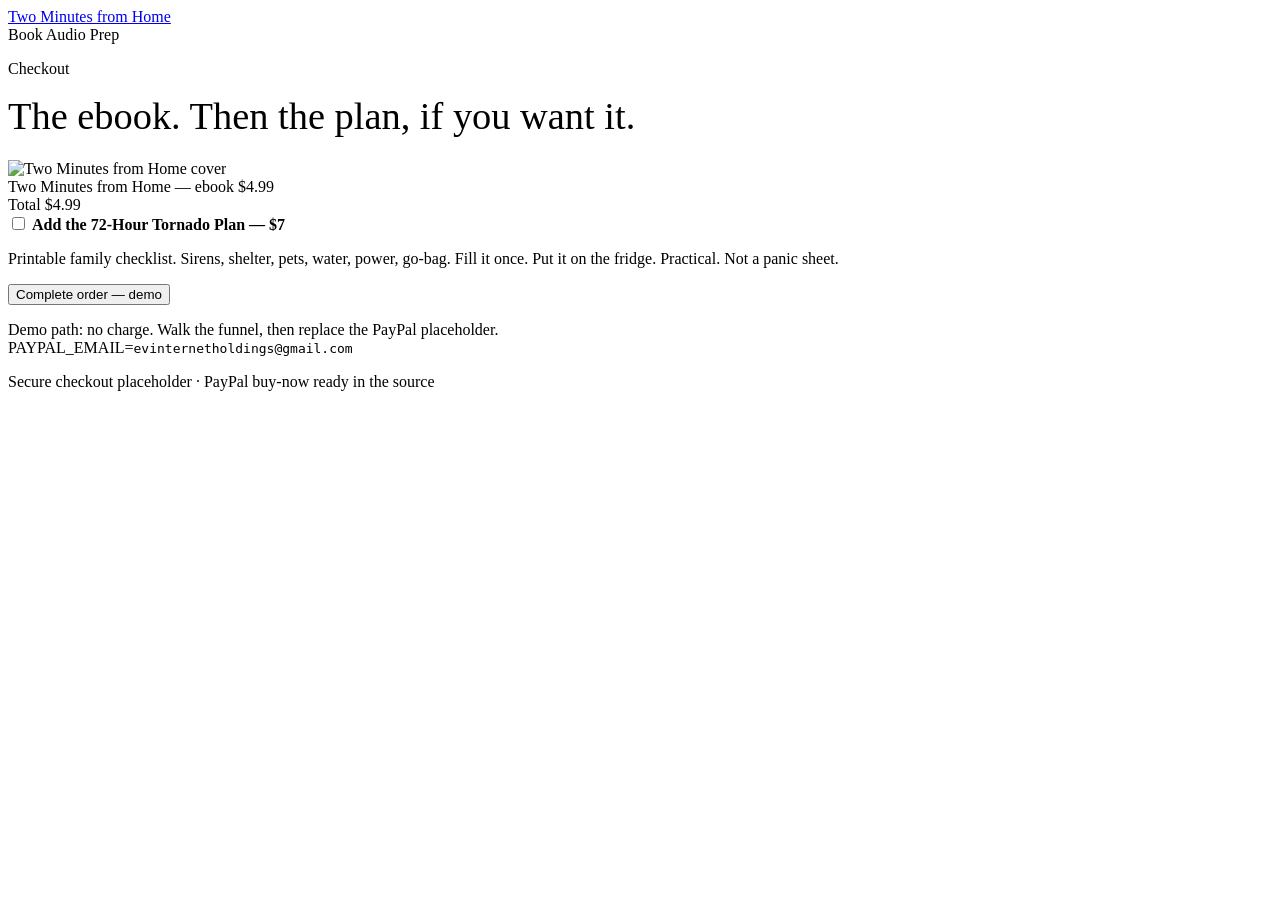
==== checkout.html @ 5268768e "Add Two Minutes from Home sales funnel pages" ====
<!DOCTYPE html>
<html lang="en">
<head>
  <meta charset="utf-8">
  <meta name="viewport" content="width=device-width, initial-scale=1">
  <title>Checkout — Two Minutes from Home</title>
  <meta name="description" content="Checkout for Two Minutes from Home, $4.99. Optional 72-Hour Tornado Plan, $7.">
  <link rel="stylesheet" href="css/funnel.css">
</head>
<body class="funnel-page" data-page="checkout">
  <div class="funnel-top">
    <a class="wordmark" href="index.html">Two Minutes from Home</a>
    <div class="steps">
      <span class="on">Book</span>
      <span>Audio</span>
      <span>Prep</span>
    </div>
  </div>

  <main class="panel">
    <div class="wrap-checkout">
      <p class="kicker">Checkout</p>
      <h1 style="font-family:var(--font-display);font-weight:400;font-size:clamp(1.8rem,4vw,2.4rem);margin:0 0 1.4rem;">The ebook. Then the plan, if you want it.</h1>

      <div class="order">
        <img class="order-cover" src="assets/cover.jpg" width="660" height="1020" alt="Two Minutes from Home cover">
        <div>
          <div class="line">
            <span>Two Minutes from Home — ebook</span>
            <span>$4.99</span>
          </div>
          <div class="line" id="bump-line" hidden>
            <span>72-Hour Tornado Plan — PDF</span>
            <span>$7.00</span>
          </div>
          <div class="total">
            <span>Total</span>
            <span id="order-total">$4.99</span>
          </div>

          <label class="bump">
            <input type="checkbox" id="bump" name="bump">
            <span>
              <strong>Add the 72-Hour Tornado Plan — $7</strong>
              <p>Printable family checklist. Sirens, shelter, pets, water, power, go-bag. Fill it once. Put it on the fridge. Practical. Not a panic sheet.</p>
            </span>
          </label>

          <button class="btn btn-lg btn-block" type="button" id="complete-order">Complete order — demo</button>
          <p class="paypal-note">
            Demo path: no charge. Walk the funnel, then replace the PayPal placeholder.<br>
            PAYPAL_EMAIL=<code>evinternetholdings@gmail.com</code>
          </p>

          <!-- LIVE PAYPAL — uncomment and set return URLs when you are ready.
               Use amount 4.99 without the bump, 11.99 with the bump, or a hosted button ID.
          <form action="https://www.paypal.com/cgi-bin/webscr" method="post" target="_top">
            <input type="hidden" name="cmd" value="_xclick">
            <input type="hidden" name="business" value="evinternetholdings@gmail.com">
            <input type="hidden" name="item_name" value="Two Minutes from Home — Ebook">
            <input type="hidden" name="amount" value="4.99">
            <input type="hidden" name="currency_code" value="USD">
            <input type="hidden" name="return" value="https://YOUR-DOMAIN/funnel/upsell-audio.html">
            <input type="hidden" name="cancel_return" value="https://YOUR-DOMAIN/funnel/checkout.html">
            <input type="hidden" name="no_shipping" value="1">
            <button class="btn btn-lg btn-block" type="submit">Pay with PayPal — $4.99</button>
          </form>
          -->
        </div>
      </div>
    </div>
  </main>

  <footer class="site-footer">Secure checkout placeholder · PayPal buy-now ready in the source</footer>
  <script src="js/funnel.js"></script>
</body>
</html>
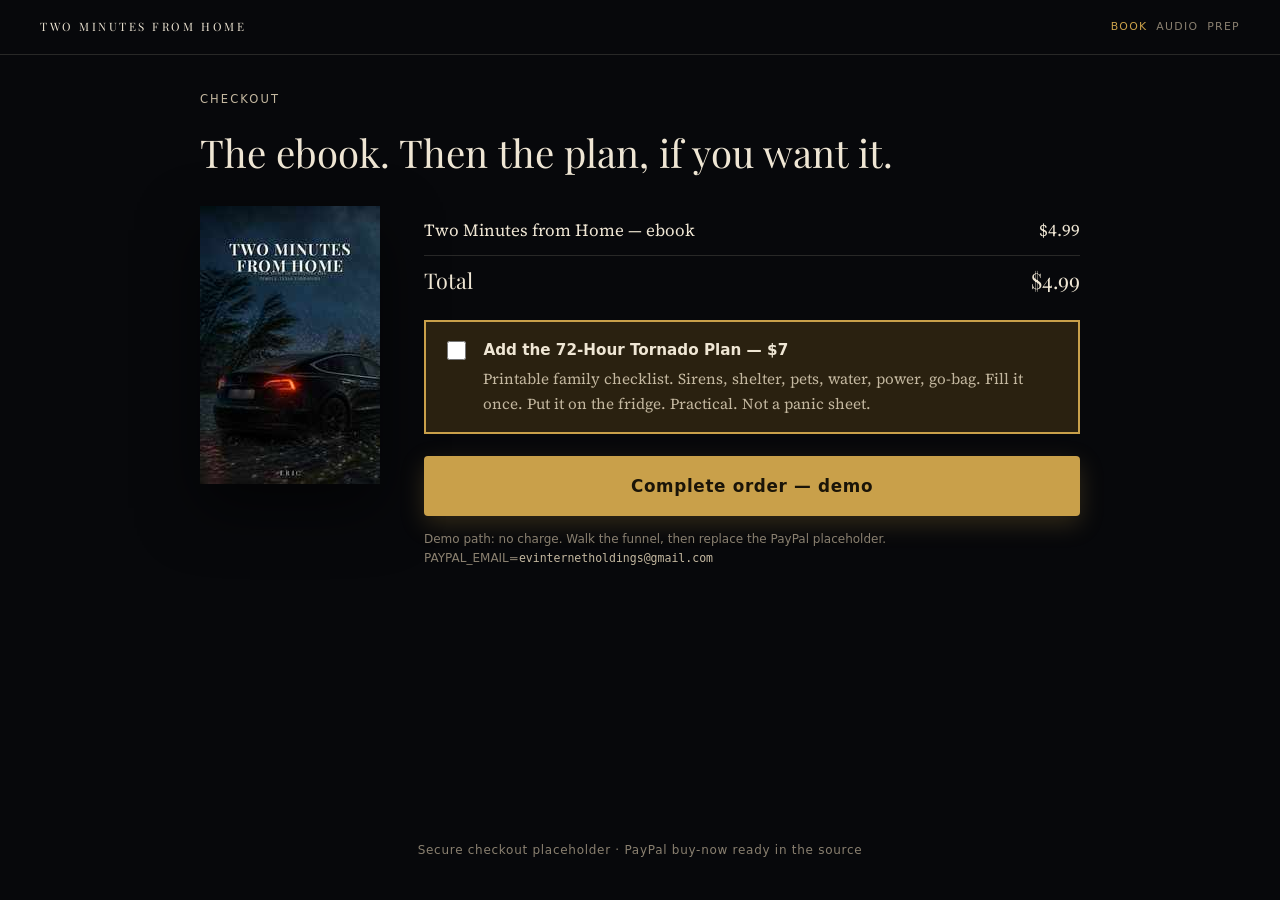
==== commit 6551ee3a: "Link inline-art.css and add .nojekyll for Pages" ====
--- a/checkout.html
+++ b/checkout.html
@@ -6,6 +6,7 @@
   <title>Checkout — Two Minutes from Home</title>
   <meta name="description" content="Checkout for Two Minutes from Home, $4.99. Optional 72-Hour Tornado Plan, $7.">
   <link rel="stylesheet" href="css/funnel.css">
+  <link rel="stylesheet" href="css/inline-art.css">
 </head>
 <body class="funnel-page" data-page="checkout">
   <div class="funnel-top">
@@ -51,21 +52,6 @@
             Demo path: no charge. Walk the funnel, then replace the PayPal placeholder.<br>
             PAYPAL_EMAIL=<code>evinternetholdings@gmail.com</code>
           </p>
-
-          <!-- LIVE PAYPAL — uncomment and set return URLs when you are ready.
-               Use amount 4.99 without the bump, 11.99 with the bump, or a hosted button ID.
-          <form action="https://www.paypal.com/cgi-bin/webscr" method="post" target="_top">
-            <input type="hidden" name="cmd" value="_xclick">
-            <input type="hidden" name="business" value="evinternetholdings@gmail.com">
-            <input type="hidden" name="item_name" value="Two Minutes from Home — Ebook">
-            <input type="hidden" name="amount" value="4.99">
-            <input type="hidden" name="currency_code" value="USD">
-            <input type="hidden" name="return" value="https://YOUR-DOMAIN/funnel/upsell-audio.html">
-            <input type="hidden" name="cancel_return" value="https://YOUR-DOMAIN/funnel/checkout.html">
-            <input type="hidden" name="no_shipping" value="1">
-            <button class="btn btn-lg btn-block" type="submit">Pay with PayPal — $4.99</button>
-          </form>
-          -->
         </div>
       </div>
     </div>
--- a/css/funnel.css
+++ b/css/funnel.css
@@ -0,0 +1,557 @@
+@import url('https://fonts.googleapis.com/css2?family=Playfair+Display:ital,wght@0,400;0,700;1,400&family=Source+Serif+4:ital,wght@0,400;0,700;1,400&display=swap');
+/* Two Minutes from Home — sales funnel
+   Dark, cinematic, cream on storm. Mobile first. */
+
+
+
+
+
+
+
+
+:root {
+  --bg: #07080b;
+  --bg-elev: #0e1016;
+  --bg-card: #141821;
+  --cream: #efe6d4;
+  --cream-dim: #c4b8a0;
+  --muted: #8a8070;
+  --line: rgba(239, 230, 212, 0.14);
+  --line-strong: rgba(239, 230, 212, 0.28);
+  --accent: #c9a04a;
+  --accent-hot: #dcb45a;
+  --cta-text: #1a1408;
+  --bump-bg: #2a2110;
+  --shadow: 0 24px 60px rgba(0, 0, 0, 0.55);
+  --font-display: "Playfair Display", Georgia, "Times New Roman", serif;
+  --font-body: "Source Serif 4", Georgia, serif;
+  --font-ui: "Segoe UI", system-ui, -apple-system, sans-serif;
+  --measure: 38rem;
+  --pad: clamp(1.25rem, 4vw, 2.5rem);
+  --radius: 4px;
+}
+
+*, *::before, *::after { box-sizing: border-box; }
+html { scroll-behavior: smooth; }
+html, body { margin: 0; padding: 0; }
+body {
+  background: var(--bg);
+  color: var(--cream);
+  font-family: var(--font-body);
+  font-size: 1.0625rem;
+  line-height: 1.6;
+  -webkit-font-smoothing: antialiased;
+}
+img { max-width: 100%; height: auto; display: block; }
+[hidden] { display: none !important; }
+a { color: var(--accent); text-decoration-thickness: 1px; text-underline-offset: 3px; }
+a:hover { color: var(--accent-hot); }
+:focus-visible {
+  outline: 2px solid var(--accent);
+  outline-offset: 3px;
+}
+
+.wrap {
+  width: min(1120px, calc(100% - 2 * var(--pad)));
+  margin-inline: auto;
+}
+.wrap-narrow { width: min(720px, calc(100% - 2 * var(--pad))); margin-inline: auto; }
+.wrap-checkout { width: min(880px, calc(100% - 2 * var(--pad))); margin-inline: auto; }
+
+/* Header */
+.site-header {
+  position: absolute;
+  top: 0; left: 0; right: 0;
+  z-index: 20;
+  padding: 1rem var(--pad);
+  display: flex;
+  justify-content: space-between;
+  align-items: center;
+  pointer-events: none;
+}
+.wordmark {
+  pointer-events: auto;
+  font-family: var(--font-display);
+  font-size: 0.72rem;
+  letter-spacing: 0.22em;
+  text-transform: uppercase;
+  color: var(--cream);
+  text-decoration: none;
+}
+.wordmark:hover { color: var(--cream); }
+.header-meta {
+  pointer-events: none;
+  font-family: var(--font-ui);
+  font-size: 0.7rem;
+  letter-spacing: 0.16em;
+  text-transform: uppercase;
+  color: var(--cream-dim);
+}
+
+/* Buttons */
+.btn {
+  display: inline-flex;
+  align-items: center;
+  justify-content: center;
+  gap: 0.6rem;
+  min-height: 52px;
+  padding: 0.85rem 1.4rem;
+  border: 0;
+  border-radius: var(--radius);
+  background: var(--accent);
+  color: var(--cta-text);
+  font-family: var(--font-ui);
+  font-size: 0.95rem;
+  font-weight: 700;
+  letter-spacing: 0.04em;
+  text-decoration: none;
+  cursor: pointer;
+  box-shadow: 0 8px 24px rgba(201, 160, 74, 0.22);
+  transition: background 0.15s ease, transform 0.15s ease;
+}
+.btn:hover { background: var(--accent-hot); color: var(--cta-text); transform: translateY(-1px); }
+.btn-block { width: 100%; }
+.btn-lg { min-height: 60px; font-size: 1.05rem; padding: 1rem 1.6rem; }
+.btn-ghost {
+  background: transparent;
+  color: var(--cream-dim);
+  box-shadow: none;
+  border: 1px solid var(--line-strong);
+}
+.btn-ghost:hover { background: rgba(239, 230, 212, 0.06); color: var(--cream); }
+.decline {
+  display: inline-block;
+  margin-top: 1.1rem;
+  font-family: var(--font-ui);
+  font-size: 0.85rem;
+  color: var(--muted);
+  text-decoration: underline;
+  text-underline-offset: 3px;
+}
+.decline:hover { color: var(--cream-dim); }
+.price-inline {
+  font-variant-numeric: tabular-nums;
+  font-weight: 700;
+}
+
+/* Hero */
+.hero {
+  position: relative;
+  min-height: 100svh;
+  display: grid;
+  align-items: end;
+  padding: 6.5rem var(--pad) 5.5rem;
+  background:
+    linear-gradient(180deg, rgba(7,8,11,0.35) 0%, rgba(7,8,11,0.15) 40%, rgba(7,8,11,0.78) 100%),
+    url("../assets/hero.jpg") center 40% / cover no-repeat;
+}
+.hero-grid {
+  width: min(1120px, 100%);
+  margin-inline: auto;
+  display: grid;
+  gap: 2rem;
+  align-items: end;
+}
+.hero-copy h1 {
+  font-family: var(--font-display);
+  font-weight: 400;
+  font-size: clamp(2.4rem, 8vw, 4.4rem);
+  line-height: 1.05;
+  letter-spacing: -0.02em;
+  margin: 0 0 0.75rem;
+}
+.hero-copy .sub {
+  font-style: italic;
+  color: var(--cream-dim);
+  font-size: clamp(1rem, 2.4vw, 1.2rem);
+  max-width: 28rem;
+  margin: 0 0 1rem;
+}
+.kicker {
+  font-family: var(--font-ui);
+  font-size: 0.72rem;
+  letter-spacing: 0.18em;
+  text-transform: uppercase;
+  color: var(--cream-dim);
+  margin: 0 0 0.85rem;
+}
+.hero-actions { display: flex; flex-wrap: wrap; gap: 0.75rem; align-items: center; margin-top: 1.4rem; }
+.hero-note {
+  font-family: var(--font-ui);
+  font-size: 0.8rem;
+  color: var(--cream-dim);
+}
+.book {
+  width: min(220px, 42vw);
+  justify-self: start;
+  filter: drop-shadow(0 18px 40px rgba(0,0,0,0.65));
+  transform: rotate(-2.5deg);
+}
+.book img {
+  border-radius: 2px 6px 6px 2px;
+  box-shadow:
+    inset -8px 0 12px rgba(0,0,0,0.35),
+    4px 0 0 rgba(20,16,10,0.9),
+    8px 12px 28px rgba(0,0,0,0.5);
+}
+
+@media (min-width: 800px) {
+  .hero { align-items: center; padding-top: 5rem; }
+  .hero-grid {
+    grid-template-columns: 1fr min(260px, 28vw);
+    gap: 3rem;
+    align-items: center;
+  }
+  .book { width: 260px; justify-self: end; }
+}
+
+/* Sticky buy bar */
+.buybar {
+  position: fixed;
+  left: 0; right: 0; bottom: 0;
+  z-index: 40;
+  background: rgba(7, 8, 11, 0.92);
+  backdrop-filter: blur(10px);
+  border-top: 1px solid var(--line);
+  padding: 0.65rem var(--pad);
+  padding-bottom: calc(0.65rem + env(safe-area-inset-bottom));
+  transform: translateY(110%);
+  transition: transform 0.25s ease;
+}
+.buybar.is-on { transform: translateY(0); }
+.buybar-inner {
+  width: min(1120px, 100%);
+  margin-inline: auto;
+  display: flex;
+  align-items: center;
+  justify-content: space-between;
+  gap: 1rem;
+}
+.buybar-copy { font-family: var(--font-ui); font-size: 0.85rem; color: var(--cream-dim); }
+.buybar-copy strong { color: var(--cream); font-weight: 600; }
+.buybar .btn { min-height: 44px; padding: 0.6rem 1.1rem; font-size: 0.85rem; }
+
+/* Sections */
+.section { padding: 4.2rem 0; }
+.section + .section { border-top: 1px solid var(--line); }
+.section h2 {
+  font-family: var(--font-display);
+  font-weight: 400;
+  font-size: clamp(1.7rem, 4vw, 2.35rem);
+  line-height: 1.15;
+  margin: 0 0 1.25rem;
+}
+.lede, .night p, .prose p {
+  max-width: var(--measure);
+  margin: 0 0 0.9rem;
+  color: var(--cream);
+}
+.night p { font-size: 1.12rem; }
+.muted { color: var(--muted); }
+.dim { color: var(--cream-dim); }
+
+.facts {
+  display: grid;
+  grid-template-columns: repeat(2, 1fr);
+  gap: 0.75rem 1.25rem;
+  margin: 1.5rem 0 0;
+  padding: 0;
+  list-style: none;
+  max-width: 36rem;
+}
+.facts li {
+  font-family: var(--font-ui);
+  font-size: 0.82rem;
+  letter-spacing: 0.04em;
+  text-transform: uppercase;
+  color: var(--cream-dim);
+  border-top: 1px solid var(--line);
+  padding-top: 0.55rem;
+}
+.facts span {
+  display: block;
+  margin-top: 0.2rem;
+  font-family: var(--font-body);
+  font-size: 1rem;
+  letter-spacing: 0;
+  text-transform: none;
+  color: var(--cream);
+}
+
+/* What you get */
+.get-grid {
+  display: grid;
+  gap: 1.5rem;
+}
+@media (min-width: 800px) {
+  .get-grid { grid-template-columns: 220px 1fr; align-items: start; }
+}
+.get-cover {
+  width: min(200px, 50vw);
+  box-shadow: var(--shadow);
+  border-radius: 2px;
+}
+.specs {
+  list-style: none;
+  margin: 1rem 0 0;
+  padding: 0;
+}
+.specs li {
+  padding: 0.55rem 0;
+  border-bottom: 1px solid var(--line);
+  display: flex;
+  justify-content: space-between;
+  gap: 1rem;
+  font-size: 0.98rem;
+}
+.specs em { font-style: normal; color: var(--cream-dim); }
+
+.photos {
+  display: grid;
+  gap: 0.75rem;
+  margin-top: 2rem;
+}
+@media (min-width: 700px) {
+  .photos { grid-template-columns: repeat(3, 1fr); }
+}
+.photos figure { margin: 0; }
+.photos img {
+  width: 100%;
+  aspect-ratio: 3 / 2;
+  object-fit: cover;
+  border-radius: 2px;
+  filter: saturate(0.9);
+}
+.photos figcaption {
+  margin-top: 0.45rem;
+  font-family: var(--font-ui);
+  font-size: 0.75rem;
+  color: var(--muted);
+}
+
+/* Who / next */
+.split {
+  display: grid;
+  gap: 2rem;
+}
+@media (min-width: 800px) {
+  .split { grid-template-columns: 1fr 1fr; gap: 3rem; }
+}
+.card {
+  background: var(--bg-card);
+  border: 1px solid var(--line);
+  padding: 1.4rem 1.35rem;
+}
+.card h3 {
+  font-family: var(--font-display);
+  font-size: 1.25rem;
+  font-weight: 400;
+  margin: 0 0 0.6rem;
+}
+
+/* Price block */
+.price-block {
+  text-align: center;
+  padding: 3.5rem 0 1rem;
+}
+.price-block .amount {
+  font-family: var(--font-display);
+  font-size: clamp(3rem, 10vw, 4.5rem);
+  line-height: 1;
+  margin: 0.4rem 0 0.6rem;
+}
+.price-block .amount small {
+  font-size: 0.38em;
+  color: var(--cream-dim);
+  vertical-align: super;
+}
+.honesty {
+  max-width: 28rem;
+  margin: 0.75rem auto 1.5rem;
+  color: var(--cream-dim);
+}
+
+.dedication {
+  margin: 3rem auto 0;
+  max-width: 26rem;
+  text-align: center;
+  font-family: var(--font-display);
+  font-style: italic;
+  font-size: 1.05rem;
+  color: var(--cream-dim);
+  line-height: 1.45;
+}
+.dedication::before {
+  content: "";
+  display: block;
+  width: 36px;
+  height: 1px;
+  background: var(--line-strong);
+  margin: 0 auto 1rem;
+}
+
+.site-footer {
+  padding: 2.5rem var(--pad) 6.5rem;
+  text-align: center;
+  color: var(--muted);
+  font-family: var(--font-ui);
+  font-size: 0.75rem;
+  letter-spacing: 0.06em;
+}
+.funnel-page .site-footer { padding-bottom: 2.5rem; }
+
+/* Checkout / upsell chrome */
+.funnel-page { min-height: 100svh; display: flex; flex-direction: column; }
+.funnel-top {
+  padding: 1.1rem var(--pad);
+  border-bottom: 1px solid var(--line);
+  display: flex;
+  justify-content: space-between;
+  align-items: center;
+}
+.steps {
+  display: flex;
+  gap: 0.55rem;
+  font-family: var(--font-ui);
+  font-size: 0.68rem;
+  letter-spacing: 0.12em;
+  text-transform: uppercase;
+  color: var(--muted);
+}
+.steps .on { color: var(--accent); }
+.panel { padding: 2.2rem 0 3rem; flex: 1; }
+
+.order {
+  display: grid;
+  gap: 1.5rem;
+}
+@media (min-width: 800px) {
+  .order { grid-template-columns: 200px 1fr; align-items: start; }
+}
+.order-cover { width: min(180px, 46vw); box-shadow: var(--shadow); }
+
+.line {
+  display: flex;
+  justify-content: space-between;
+  gap: 1rem;
+  padding: 0.7rem 0;
+  border-bottom: 1px solid var(--line);
+}
+.total {
+  display: flex;
+  justify-content: space-between;
+  margin-top: 0.4rem;
+  font-family: var(--font-display);
+  font-size: 1.35rem;
+}
+
+/* Order bump */
+.bump {
+  margin: 1.4rem 0;
+  padding: 1rem 1rem 1rem 1.05rem;
+  border: 2px solid var(--accent);
+  background: var(--bump-bg);
+  display: grid;
+  grid-template-columns: auto 1fr;
+  gap: 0.75rem 0.9rem;
+  align-items: start;
+}
+.bump input {
+  width: 1.2rem;
+  height: 1.2rem;
+  margin-top: 0.2rem;
+  accent-color: var(--accent);
+}
+.bump strong { display: block; font-family: var(--font-ui); font-size: 0.95rem; }
+.bump p { margin: 0.35rem 0 0; color: var(--cream-dim); font-size: 0.95rem; }
+.paypal-note {
+  margin-top: 0.85rem;
+  font-family: var(--font-ui);
+  font-size: 0.75rem;
+  color: var(--muted);
+}
+.paypal-note code {
+  font-size: 0.72rem;
+  color: var(--cream-dim);
+}
+
+/* Upsell */
+.upsell-hero { text-align: center; }
+.upsell-hero h1 {
+  font-family: var(--font-display);
+  font-weight: 400;
+  font-size: clamp(1.9rem, 5vw, 2.8rem);
+  line-height: 1.15;
+  margin: 0 0 0.7rem;
+}
+.upsell-hero .tag {
+  font-family: var(--font-ui);
+  letter-spacing: 0.16em;
+  text-transform: uppercase;
+  font-size: 0.72rem;
+  color: var(--accent);
+  margin: 0 0 0.8rem;
+}
+.upsell-copy { max-width: 36rem; margin: 1.1rem auto 1.6rem; color: var(--cream-dim); }
+.upsell-copy p { margin: 0 0 0.75rem; }
+.upsell-visual {
+  width: min(520px, 100%);
+  margin: 0 auto 1.5rem;
+  position: relative;
+}
+.upsell-visual img {
+  width: 100%;
+  aspect-ratio: 16 / 10;
+  object-fit: cover;
+  border-radius: 2px;
+  box-shadow: var(--shadow);
+}
+.badge {
+  display: inline-block;
+  margin-top: 0.7rem;
+  font-family: var(--font-ui);
+  font-size: 0.75rem;
+  letter-spacing: 0.08em;
+  text-transform: uppercase;
+  color: var(--cream-dim);
+}
+
+/* Thanks */
+.recap { margin: 1.5rem 0; }
+.share-box {
+  margin-top: 1.8rem;
+  padding: 1.1rem 1.15rem;
+  background: var(--bg-card);
+  border: 1px solid var(--line);
+}
+.share-box label {
+  display: block;
+  font-family: var(--font-ui);
+  font-size: 0.72rem;
+  letter-spacing: 0.14em;
+  text-transform: uppercase;
+  color: var(--muted);
+  margin-bottom: 0.45rem;
+}
+.share-row { display: flex; gap: 0.5rem; flex-wrap: wrap; }
+.share-row input {
+  flex: 1;
+  min-width: 200px;
+  background: var(--bg);
+  border: 1px solid var(--line);
+  color: var(--cream);
+  padding: 0.65rem 0.7rem;
+  font-family: var(--font-body);
+  font-size: 0.92rem;
+}
+.dl {
+  margin: 1.2rem 0;
+  padding: 1rem 1.1rem;
+  border: 1px solid var(--line-strong);
+  background: var(--bg-elev);
+}
+
+@media (prefers-reduced-motion: reduce) {
+  html { scroll-behavior: auto; }
+  .btn, .buybar { transition: none; }
+}
--- a/css/inline-art.css
+++ b/css/inline-art.css
@@ -0,0 +1,13 @@
+:root {
+  --hero-photo: url("[data-uri]");
+  --cover-photo: url("[data-uri]");
+}
+.hero {
+  background:
+    linear-gradient(180deg, rgba(7,8,11,0.35) 0%, rgba(7,8,11,0.15) 40%, rgba(7,8,11,0.78) 100%),
+    var(--hero-photo) center 40% / cover no-repeat;
+}
+.book img, .get-cover, .order-cover { content: var(--cover-photo); }
+.photos img, .upsell-visual img {
+  background: linear-gradient(180deg, rgba(7,8,11,0.15), rgba(7,8,11,0.55)), var(--hero-photo) center / cover no-repeat;
+}
